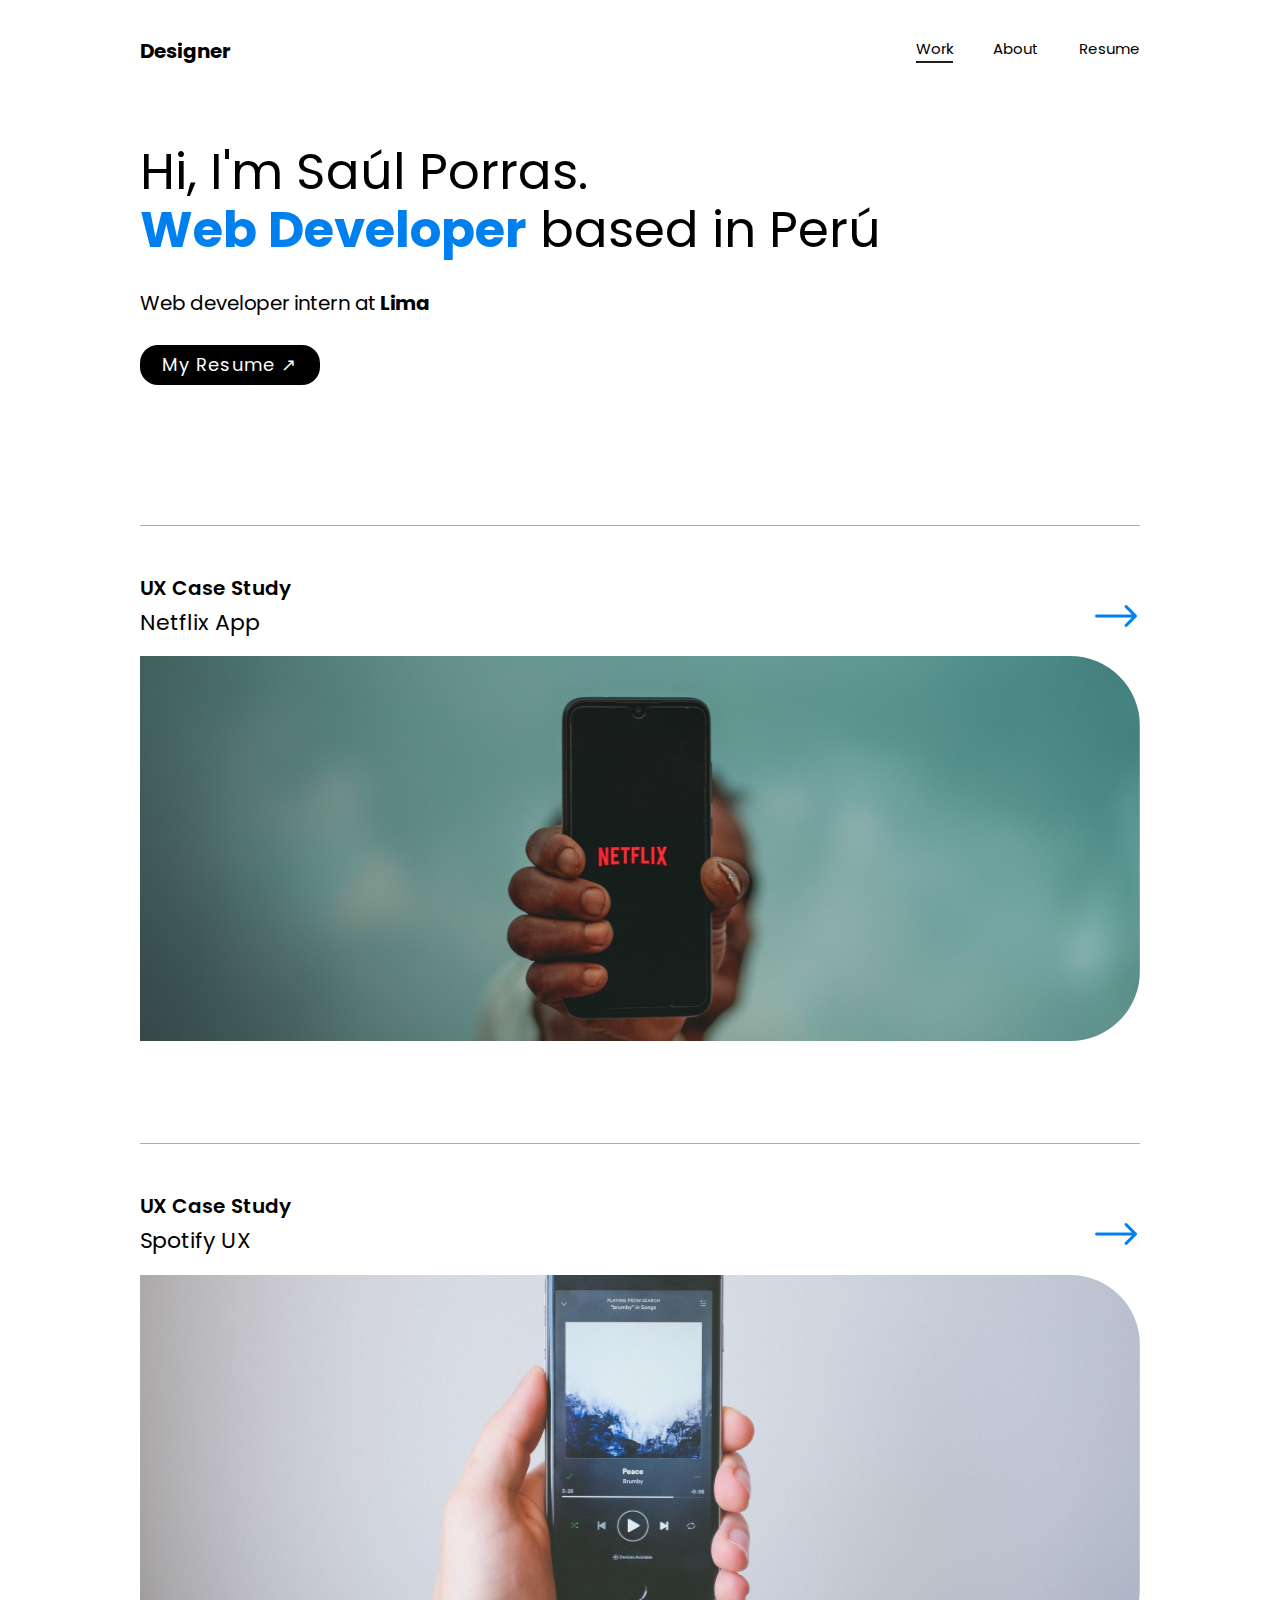
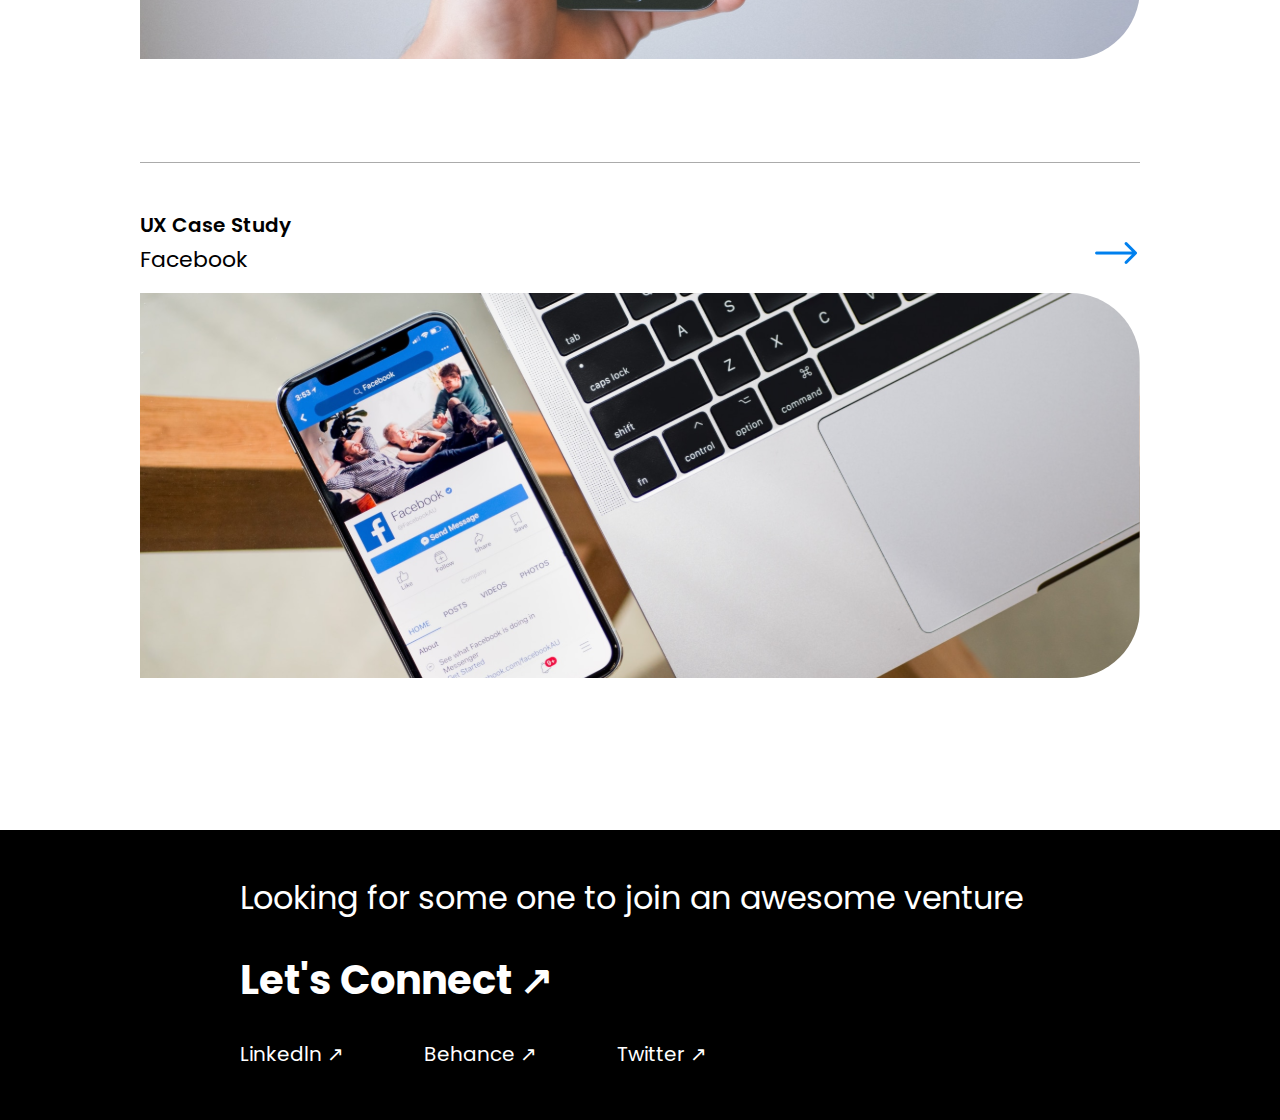
==== Semana2/index.html @ ab539956 "semana dos Del Bootcamp" ====
<!DOCTYPE html>
<html lang="en">
<head>
    <meta charset="UTF-8">
    <meta http-equiv="X-UA-Compatible" content="IE=edge">
    <meta name="viewport" content="width=device-width, initial-scale=1.0">
    <link rel="stylesheet" href="css/normalize.css">
    <link rel="stylesheet" href="css/styles.css">
    <title>Portafolio</title>
</head>
<body>

    <header class="header">
            <nav class="container-nav">
                <span class="container-nav__logo"> Designer</span>
                <ul class="container-nav__items">
                    <li class="nav-active"><a class="container-nav__item" href="#!">Work</a></li>
                    <li><a class="container-nav__item" href="about.html">About</a></li>
                    <li><a class="container-nav__item" href="resume.html">Resume</a></li>
                </ul>
            </nav>

            <section class="header-information">

                <h1 class="header-information__h1">
                    Hi, I'm Saúl Porras. 
                    <span class="line-space">
                        <span class="color-blue">Web Developer</span> based in Perú
                    </span>
                </h1>

                <p class="header-information__p">Web developer intern at <span class="weight-700">Lima</span></p>
                <a class="btn" href="resume.html">My Resume &#8599</a>
            </section>
    </header>

    <main class="main">
            <article class="container-article">
                <div>
                    <h2 class="container-main__h2">UX Case Study</h2>
                    <p class="container-main__p">Netflix App</p>
                </div>
                <span class="container-main__arrow"> <img class="arrow-img" src="img/arrow.png" alt=""></span>
                <picture class="container-main__picture">
                    <img class="container-main__img" src="img/neflix.svg" alt="netflix">
                </picture>
            </article>

            <article class="container-article">
                <div class="">
                    <h2 class="container-main__h2">UX Case Study</h2>
                    <p class="container-main__p">Spotify UX</p>
                </div>
                <span class="container-main__arrow"> <img class="arrow-img" src="img/arrow.png" alt=""></span>
                <picture class="container-main__picture">
                    <img class="container-main__img" src="img/spotify.svg" alt="spotify">
                </picture>
            </article>

            <article class="container-article">
                <div>
                    <h2 class="container-main__h2">UX Case Study</h2>
                    <p class="container-main__p">Facebook</p>
                </div>
                <span class="container-main__arrow"> <img class="arrow-img" src="img/arrow.png" alt=""></span>
                <picture class="container-main__picture">
                    <img class="container-main__img" src="img/facebook.svg" alt="facebook">
                </picture>
            </article>
    </main>

    <footer class="footer">
        <section class="container-footer">
            <p class="container-footer__p">Looking for some one to join an awesome venture</p>
            <a class="container-footer_link" href="#!">Let's Connect &#8599</a>
            <nav class="container-footer__items">
                <a class="container-footer__item" href="#!">Linkedln &#8599</a>
                <a class="container-footer__item" href="#!">Behance &#8599</a>
                <a class="container-footer__item" href="#!">Twitter &#8599</a>
            </nav>
        </section>
    </footer>
</body>
</html>
---- Semana2/css/styles.css ----
@import url('https://fonts.googleapis.com/css2?family=Poppins:wght@400;600;700&display=swap');
/* font-family: 'Poppins', sans-serif; (400-600-700) */

/* General */
:root {
    --blue:#007FEF;
    --black:#000000;
    --white:#FFFFFF;
}

html {
    box-sizing: border-box;
    font-size: 62.5%;
}

*, *::before, *::after {
    box-sizing: inherit;
    margin: 0;
    padding: 0;
}

body {
    font-family: 'Poppins', sans-serif;
}


img{
    max-width: 100%;
}

li {
    list-style: none;
}

/* Estilos */
.header,
.main {
    padding-top: 4rem ;
    margin: 0 auto;
    width: 90%;
    max-width: 100rem;
}

/* HEADER-NAVEGACIÓN */
.header {
    padding-bottom: 10rem;
}
.container-nav {
    display: flex;
    justify-content: space-between;
    margin-bottom: 8rem;
}

.container-nav__logo {
    font-size: 2rem;
    font-weight: 700;
}
.container-nav__items {
    display: flex;
    justify-content: space-evenly;
    gap: 4rem;
}

.nav-active {
    text-align: center;
    border-bottom: 2px solid rgba(0, 0, 0, 0.884);
}

.container-nav__item {
    font-size: 1.5rem;
    text-decoration: none;
    font-weight: 400;
    color: var(--black);
}

/* HEADER-INFORMATION */
.header-information__h1 {
    font-size: 5rem;
    font-weight: 400;
}

.line-space {
    display: block;
}

.color-blue {
    color: var(--blue);
    font-weight: 700;
}

.header-information__p {
    font-size: 2rem;
    font-weight: 400;
    letter-spacing: -0.5px;
}

.weight-700 {
    font-weight: 700;
}

.btn {
    width: 18rem;
    height: 4rem;
    color: var(--white);
    background-color: var(--black);
    text-align: center;
    display: block;
    font-size: 1.8rem;
    letter-spacing: 1.2px;
    margin-top: 3rem;
    padding: 1rem 2rem 1rem 2rem;
    border-radius: 1.8rem;
    text-decoration: none;
}

/* Main */
.main {
    display: flex;
    flex-direction: column;
    gap: 10rem;
}

.container-article {
    display: flex;
    flex-direction: row;
    flex-wrap: wrap;
    align-items: center;
    justify-content: space-between;
    border-top: 1px solid rgba(44, 44, 44, 0.397);
    padding: 5rem 0 0 0;
}

.container-main__h2{
    font-size: 2rem;
    font-weight: 600;
}

.container-main__p{
    margin: 1rem 0 2rem 0;
    font-size: 2.2rem;
}

.container-main__arrow {
    font-size: 7rem;
}

.arrow-img {
    filter: invert(27%) sepia(56%) saturate(3184%) hue-rotate(192deg) brightness(106%) contrast(104%);
}

.container-main__img {
    width: 100%;
    max-width: 100%;
    border-radius: 0 7rem 7rem 0;
}

/* Footer */
.footer {
    margin-top: 15rem;
    width: 100vw;
    max-width: 100vw;
    height: 29rem;
    background-color: var(--black);
}

.container-footer {
    max-width: 80rem;
    margin: 0 auto;
    padding: 5rem 0;
    display: flex;
    flex-direction: column;
    align-items: flex-start;
    gap: 4rem;
}

.container-footer__p {
    margin:0;
    color: var(--white);
    font-size: 3.2rem;
}

.container-footer_link {
    color: var(--white);
    text-decoration: none;
    font-size: 4rem;
    font-weight: 700;
}

.container-footer__items {
    display: flex;
    gap: 8rem;
    font-size: 2rem;
}

.container-footer__item {
    text-decoration: none;
    color: var(--white);
}
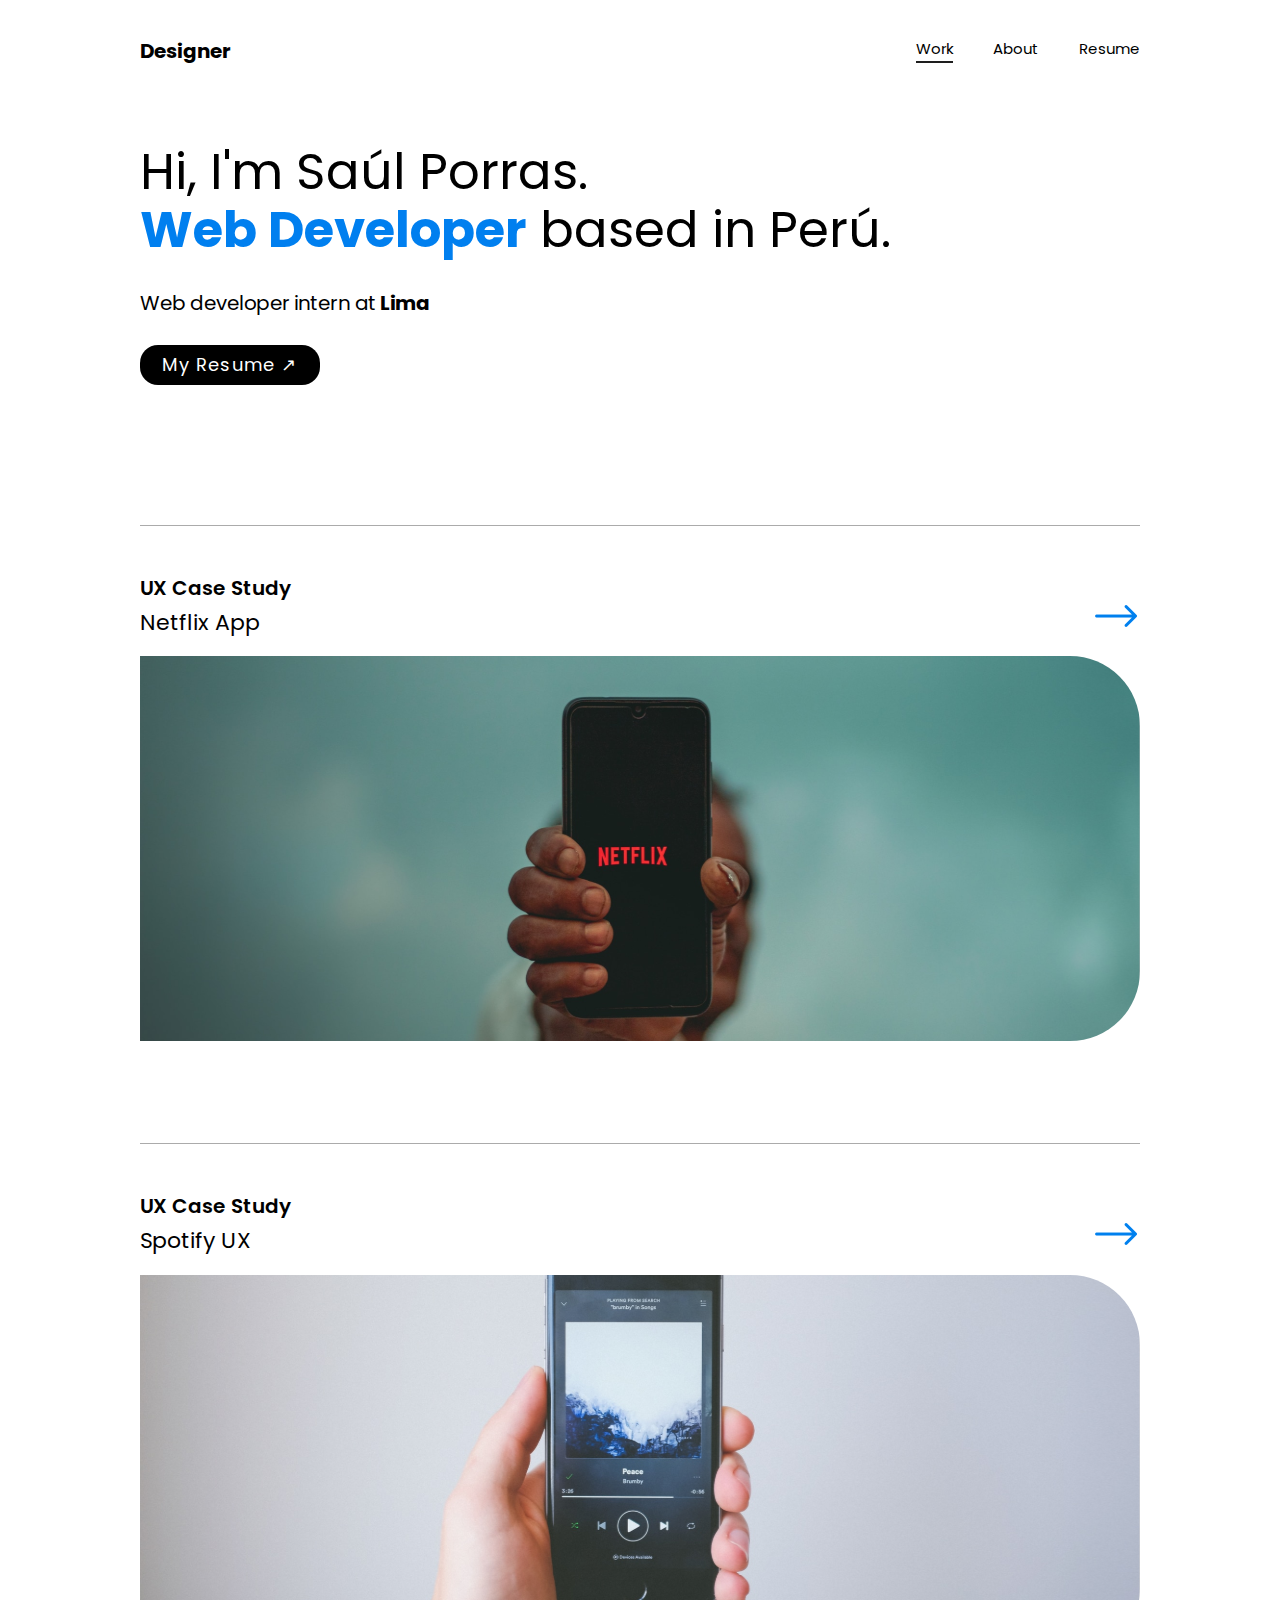
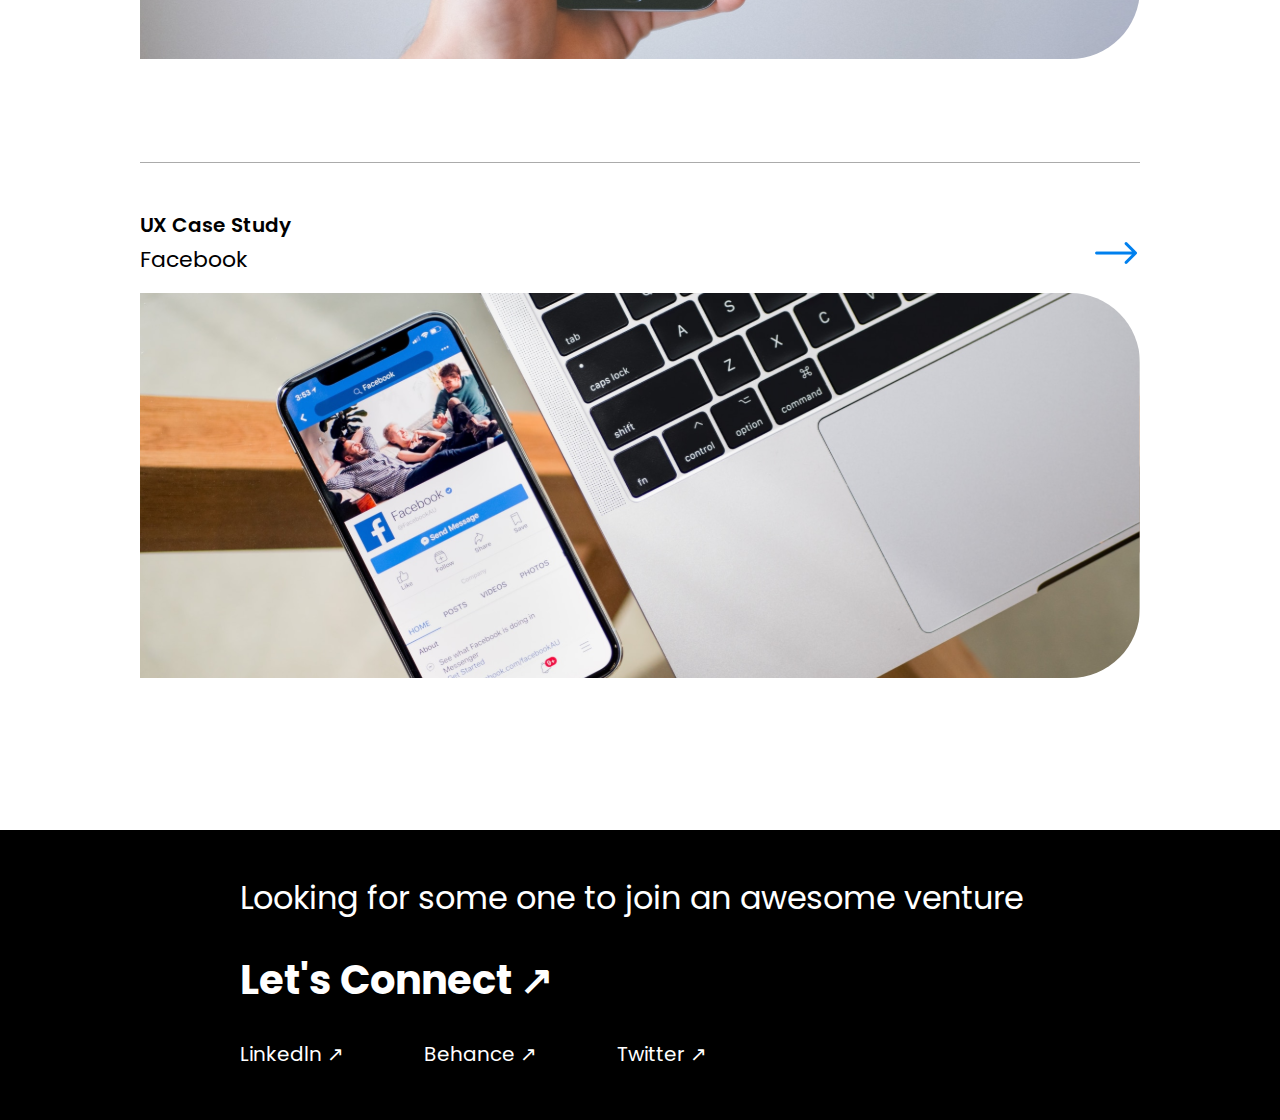
==== commit ea4de253: "actualizando el repo" ====
--- a/Semana2/index.html
+++ b/Semana2/index.html
@@ -25,7 +25,7 @@
                 <h1 class="header-information__h1">
                     Hi, I'm Saúl Porras. 
                     <span class="line-space">
-                        <span class="color-blue">Web Developer</span> based in Perú
+                        <span class="color-blue">Web Developer</span> based in Perú.
                     </span>
                 </h1>
 
--- a/Semana2/css/styles.css
+++ b/Semana2/css/styles.css
@@ -195,4 +195,58 @@
 .container-footer__item {
     text-decoration: none;
     color: var(--white);
+}
+
+
+/* Movil */
+@media (max-width: 420px) {
+
+    /* General */
+    .header {
+        padding: 3rem 1rem 10rem 1rem;
+    }
+
+    .container-nav__items {
+        gap: 3rem;
+    }
+    
+    /* HEADER-INFORMATION */
+    .header-information__h1 {
+        font-size: 5.5rem;
+        font-weight: 400;
+        text-align: center;
+    }
+
+    .header-information__p {
+        text-align: center;
+    }
+
+    .btn {
+        margin: 2rem auto;
+    }
+    
+    .footer {
+        height: 35rem;
+    }
+
+    .container-footer {
+        text-align: center;
+        padding: 1rem;
+        align-items: center;
+    }
+
+    .container-footer__p {
+        font-size: 3rem;
+    }
+    
+    .container-footer_link {
+        font-size: 3.8rem;
+        text-align: center;
+    }
+    .container-footer__items {
+        display: flex;
+        flex-direction: column;
+        gap: 1rem;
+        font-size: 2rem;
+    }
 }